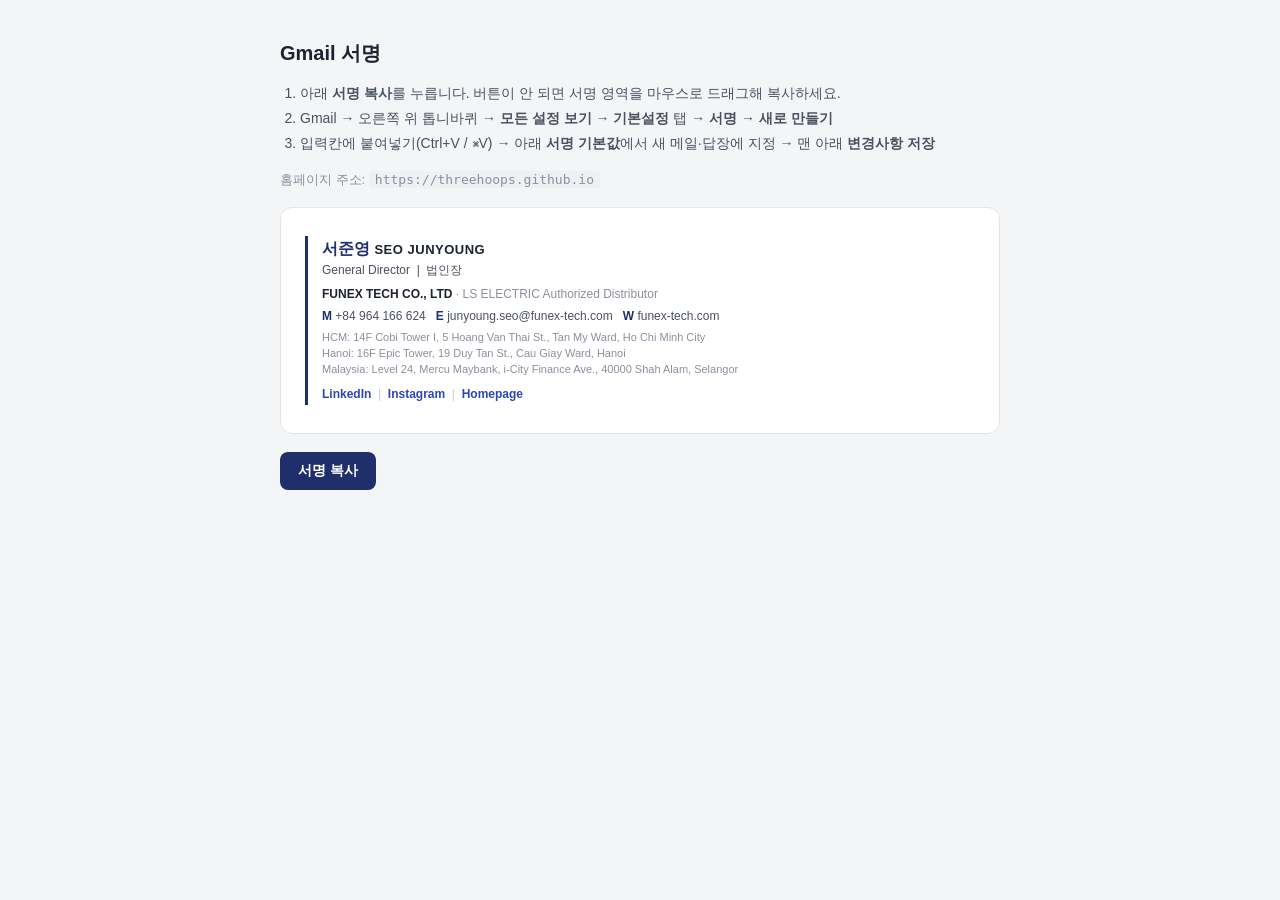
==== email-signature.html @ f70b6591 "Add files via upload" ====
<!doctype html>
<html lang="ko">
<head>
<meta charset="utf-8">
<meta name="viewport" content="width=device-width, initial-scale=1">
<title>Gmail Signature — Junyoung Seo</title>
<style>
  body{margin:0;background:#f4f5f7;font-family:-apple-system,BlinkMacSystemFont,"Apple SD Gothic Neo","Malgun Gothic",Arial,sans-serif;color:#1d2230}
  .page{max-width:720px;margin:40px auto;padding:0 16px}
  h1{font-size:20px;margin:0 0 6px}
  ol{color:#4a5160;font-size:14px;line-height:1.8;padding-left:20px}
  .box{background:#fff;border:1px solid #e3e5ea;border-radius:12px;padding:28px 24px;margin:18px 0}
  button{background:#1f2f6b;color:#fff;border:0;border-radius:8px;padding:10px 18px;font-size:14px;font-weight:600;cursor:pointer}
  .note{font-size:13px;color:#8a909c}
  code{background:#eef0f4;padding:1px 6px;border-radius:4px}
</style>
</head>
<body>
<div class="page">
  <h1>Gmail 서명</h1>
  <ol>
    <li>아래 <b>서명 복사</b>를 누릅니다. 버튼이 안 되면 서명 영역을 마우스로 드래그해 복사하세요.</li>
    <li>Gmail → 오른쪽 위 톱니바퀴 → <b>모든 설정 보기</b> → <b>기본설정</b> 탭 → <b>서명</b> → <b>새로 만들기</b></li>
    <li>입력칸에 붙여넣기(Ctrl+V / ⌘V) → 아래 <b>서명 기본값</b>에서 새 메일·답장에 지정 → 맨 아래 <b>변경사항 저장</b></li>
  </ol>
  <p class="note">홈페이지 주소: <code>https://threehoops.github.io</code></p>

  <div class="box" id="sig">
<!-- ===== SIGNATURE START ===== -->
<table cellpadding="0" cellspacing="0" border="0" style="border-collapse:collapse;font-family:Arial,'Malgun Gothic','Apple SD Gothic Neo',sans-serif;color:#1d2230;">
  <tr>
    <td style="border-left:3px solid #1f2f6b;padding:2px 0 2px 14px;vertical-align:top;">
      <div style="font-size:16px;font-weight:bold;color:#1f2f6b;line-height:22px;">서준영 <span style="font-size:13px;font-weight:bold;color:#1d2230;letter-spacing:0.5px;">SEO JUNYOUNG</span></div>
      <div style="font-size:12px;color:#4a5160;line-height:18px;">General Director &nbsp;|&nbsp; 법인장</div>
      <div style="font-size:12px;line-height:18px;padding-top:6px;"><b style="color:#1d2230;">FUNEX TECH CO., LTD</b> <span style="color:#8a909c;">· LS ELECTRIC Authorized Distributor</span></div>
      <div style="font-size:12px;color:#4a5160;line-height:18px;padding-top:4px;">
        <span style="color:#1f2f6b;font-weight:bold;">M</span>&nbsp;<a href="tel:+84964166624" style="color:#4a5160;text-decoration:none;">+84 964 166 624</a>
        &nbsp;&nbsp;<span style="color:#1f2f6b;font-weight:bold;">E</span>&nbsp;<a href="mailto:junyoung.seo@funex-tech.com" style="color:#4a5160;text-decoration:none;">junyoung.seo@funex-tech.com</a>
        &nbsp;&nbsp;<span style="color:#1f2f6b;font-weight:bold;">W</span>&nbsp;<a href="https://funex-tech.com/" style="color:#4a5160;text-decoration:none;">funex-tech.com</a>
      </div>
      <div style="font-size:11px;color:#8a909c;line-height:16px;padding-top:4px;">
        HCM: 14F Cobi Tower I, 5 Hoang Van Thai St., Tan My Ward, Ho Chi Minh City<br>
        Hanoi: 16F Epic Tower, 19 Duy Tan St., Cau Giay Ward, Hanoi<br>
        Malaysia: Level 24, Mercu Maybank, i-City Finance Ave., 40000 Shah Alam, Selangor
      </div>
      <div style="font-size:12px;line-height:18px;padding-top:8px;">
        <a href="https://www.linkedin.com/in/jun-young-seo-a734a062" style="color:#2c47b5;text-decoration:none;font-weight:bold;">LinkedIn</a>
        <span style="color:#c9ccd3;">&nbsp;|&nbsp;</span>
        <a href="https://www.instagram.com/jun_young.seo" style="color:#2c47b5;text-decoration:none;font-weight:bold;">Instagram</a>
        <span style="color:#c9ccd3;">&nbsp;|&nbsp;</span>
        <a href="https://threehoops.github.io" style="color:#2c47b5;text-decoration:none;font-weight:bold;">Homepage</a>
      </div>
    </td>
  </tr>
</table>
<!-- ===== SIGNATURE END ===== -->
  </div>

  <button id="copy" type="button">서명 복사</button>
  <span class="note" id="done"></span>
</div>
<script>
document.getElementById('copy').addEventListener('click', async () => {
  const el = document.querySelector('#sig table');
  const done = document.getElementById('done');
  try {
    await navigator.clipboard.write([new ClipboardItem({
      'text/html': new Blob([el.outerHTML], {type: 'text/html'}),
      'text/plain': new Blob([el.innerText], {type: 'text/plain'})
    })]);
    done.textContent = '  복사됨 — Gmail 서명 칸에 붙여넣으세요.';
  } catch (e) {
    const r = document.createRange(); r.selectNode(el);
    const s = getSelection(); s.removeAllRanges(); s.addRange(r);
    document.execCommand('copy'); s.removeAllRanges();
    done.textContent = '  복사됨 (또는 직접 드래그해서 복사하세요)';
  }
});
</script>
</body>
</html>
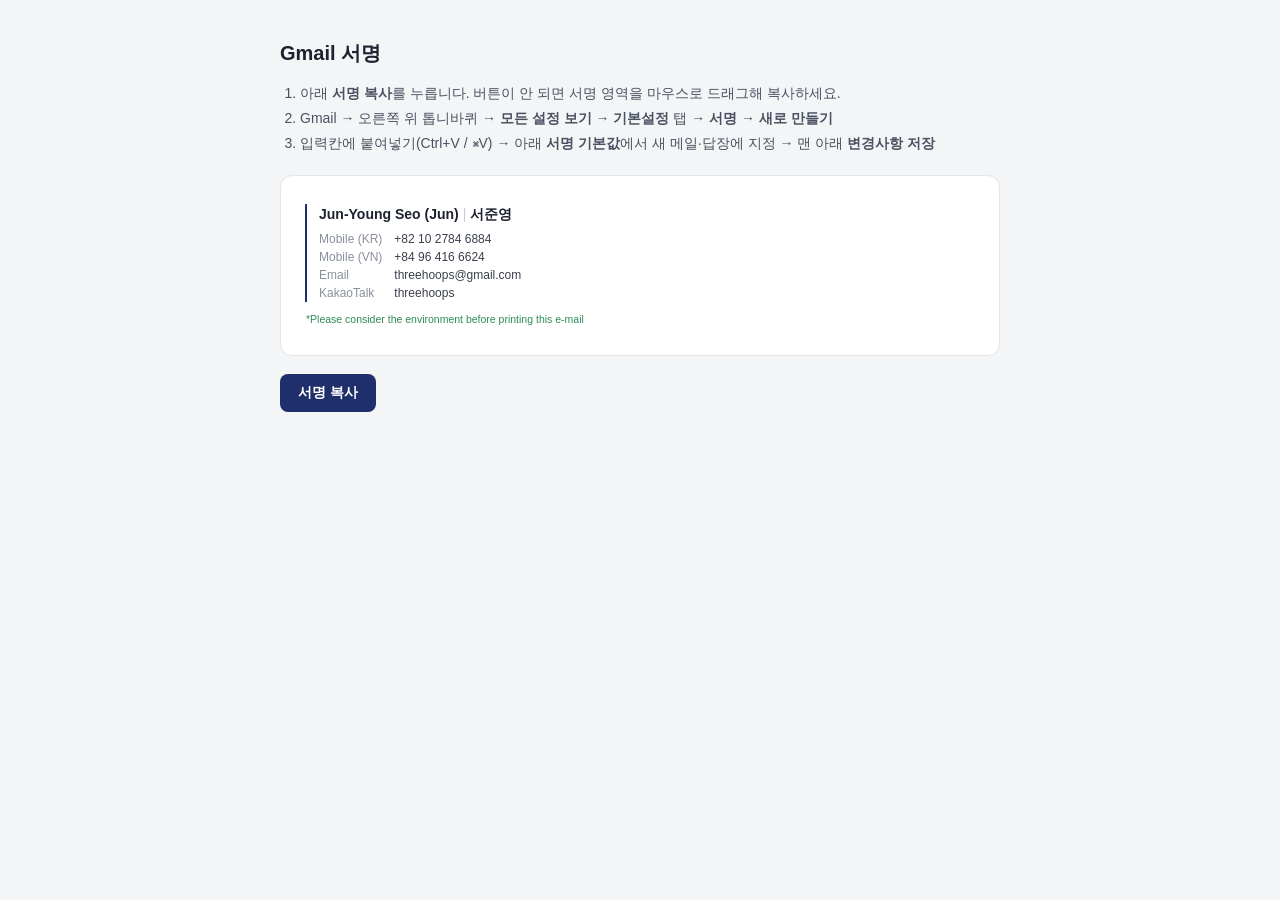
==== commit 9374c457: "Add files via upload" ====
--- a/email-signature.html
+++ b/email-signature.html
@@ -23,34 +23,23 @@
     <li>Gmail → 오른쪽 위 톱니바퀴 → <b>모든 설정 보기</b> → <b>기본설정</b> 탭 → <b>서명</b> → <b>새로 만들기</b></li>
     <li>입력칸에 붙여넣기(Ctrl+V / ⌘V) → 아래 <b>서명 기본값</b>에서 새 메일·답장에 지정 → 맨 아래 <b>변경사항 저장</b></li>
   </ol>
-  <p class="note">홈페이지 주소: <code>https://threehoops.github.io</code></p>
-
+  
   <div class="box" id="sig">
 <!-- ===== SIGNATURE START ===== -->
 <table cellpadding="0" cellspacing="0" border="0" style="border-collapse:collapse;font-family:Arial,'Malgun Gothic','Apple SD Gothic Neo',sans-serif;color:#1d2230;">
   <tr>
-    <td style="border-left:3px solid #1f2f6b;padding:2px 0 2px 14px;vertical-align:top;">
-      <div style="font-size:16px;font-weight:bold;color:#1f2f6b;line-height:22px;">서준영 <span style="font-size:13px;font-weight:bold;color:#1d2230;letter-spacing:0.5px;">SEO JUNYOUNG</span></div>
-      <div style="font-size:12px;color:#4a5160;line-height:18px;">General Director &nbsp;|&nbsp; 법인장</div>
-      <div style="font-size:12px;line-height:18px;padding-top:6px;"><b style="color:#1d2230;">FUNEX TECH CO., LTD</b> <span style="color:#8a909c;">· LS ELECTRIC Authorized Distributor</span></div>
-      <div style="font-size:12px;color:#4a5160;line-height:18px;padding-top:4px;">
-        <span style="color:#1f2f6b;font-weight:bold;">M</span>&nbsp;<a href="tel:+84964166624" style="color:#4a5160;text-decoration:none;">+84 964 166 624</a>
-        &nbsp;&nbsp;<span style="color:#1f2f6b;font-weight:bold;">E</span>&nbsp;<a href="mailto:junyoung.seo@funex-tech.com" style="color:#4a5160;text-decoration:none;">junyoung.seo@funex-tech.com</a>
-        &nbsp;&nbsp;<span style="color:#1f2f6b;font-weight:bold;">W</span>&nbsp;<a href="https://funex-tech.com/" style="color:#4a5160;text-decoration:none;">funex-tech.com</a>
-      </div>
-      <div style="font-size:11px;color:#8a909c;line-height:16px;padding-top:4px;">
-        HCM: 14F Cobi Tower I, 5 Hoang Van Thai St., Tan My Ward, Ho Chi Minh City<br>
-        Hanoi: 16F Epic Tower, 19 Duy Tan St., Cau Giay Ward, Hanoi<br>
-        Malaysia: Level 24, Mercu Maybank, i-City Finance Ave., 40000 Shah Alam, Selangor
-      </div>
-      <div style="font-size:12px;line-height:18px;padding-top:8px;">
-        <a href="https://www.linkedin.com/in/jun-young-seo-a734a062" style="color:#2c47b5;text-decoration:none;font-weight:bold;">LinkedIn</a>
-        <span style="color:#c9ccd3;">&nbsp;|&nbsp;</span>
-        <a href="https://www.instagram.com/jun_young.seo" style="color:#2c47b5;text-decoration:none;font-weight:bold;">Instagram</a>
-        <span style="color:#c9ccd3;">&nbsp;|&nbsp;</span>
-        <a href="https://threehoops.github.io" style="color:#2c47b5;text-decoration:none;font-weight:bold;">Homepage</a>
-      </div>
+    <td style="border-left:2px solid #1f2f6b;padding:0 0 0 12px;vertical-align:top;">
+      <div style="font-size:14px;font-weight:bold;line-height:20px;color:#1d2230;">Jun-Young Seo (Jun) <span style="color:#c9ccd3;font-weight:normal;">|</span> 서준영</div>
+      <table cellpadding="0" cellspacing="0" border="0" style="border-collapse:collapse;margin-top:6px;font-size:12px;line-height:18px;">
+        <tr><td style="color:#8a909c;padding:0 12px 0 0;white-space:nowrap;">Mobile (KR)</td><td><a href="tel:+821027846884" style="color:#3a3f4b;text-decoration:none;">+82 10 2784 6884</a></td></tr>
+        <tr><td style="color:#8a909c;padding:0 12px 0 0;white-space:nowrap;">Mobile (VN)</td><td><a href="tel:+84964166624" style="color:#3a3f4b;text-decoration:none;">+84 96 416 6624</a></td></tr>
+        <tr><td style="color:#8a909c;padding:0 12px 0 0;white-space:nowrap;">Email</td><td><a href="mailto:threehoops@gmail.com" style="color:#3a3f4b;text-decoration:none;">threehoops@gmail.com</a></td></tr>
+        <tr><td style="color:#8a909c;padding:0 12px 0 0;white-space:nowrap;">KakaoTalk</td><td><span style="color:#3a3f4b;">threehoops</span></td></tr>
+      </table>
     </td>
+  </tr>
+  <tr>
+    <td style="padding:10px 0 0 0;font-size:10.5px;line-height:15px;color:#2e8b57;">*Please consider the environment before printing this e-mail</td>
   </tr>
 </table>
 <!-- ===== SIGNATURE END ===== -->
@@ -61,7 +50,7 @@
 </div>
 <script>
 document.getElementById('copy').addEventListener('click', async () => {
-  const el = document.querySelector('#sig table');
+  const el = document.querySelector('#sig > table');
   const done = document.getElementById('done');
   try {
     await navigator.clipboard.write([new ClipboardItem({
